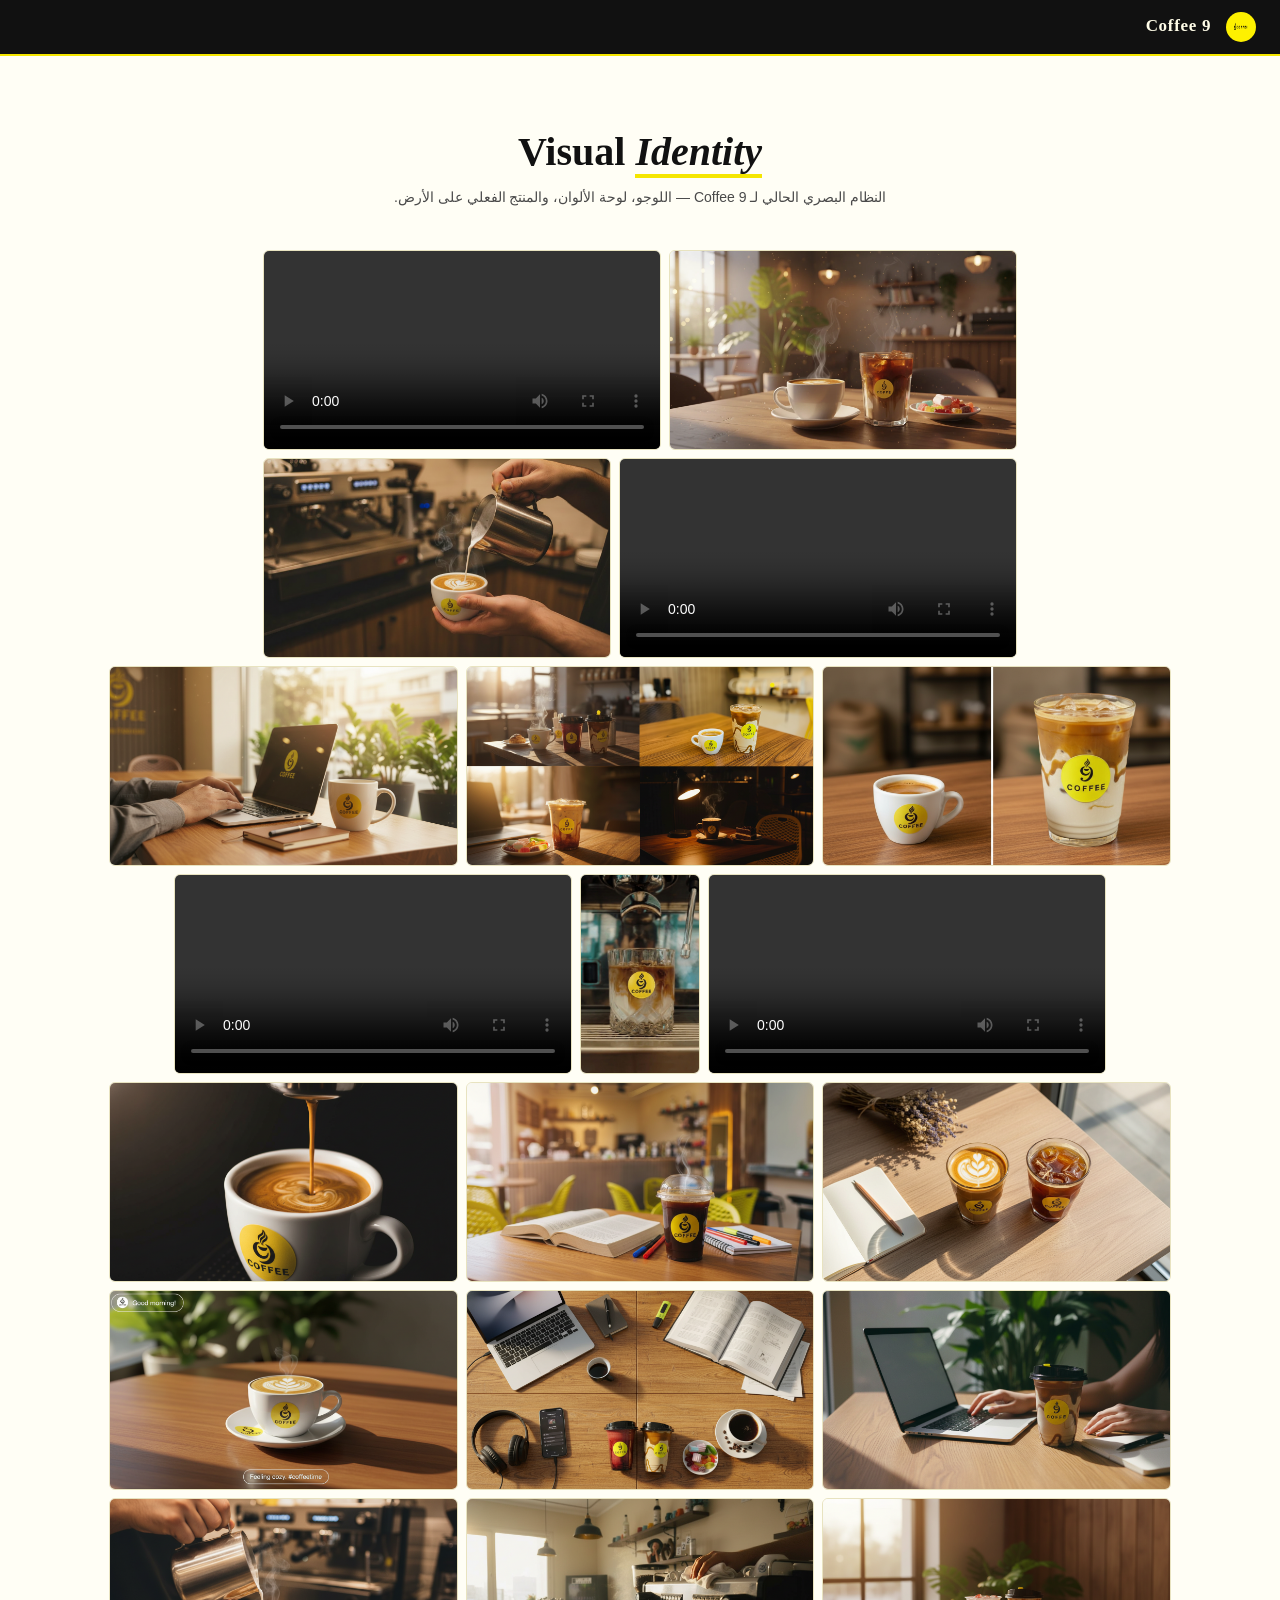
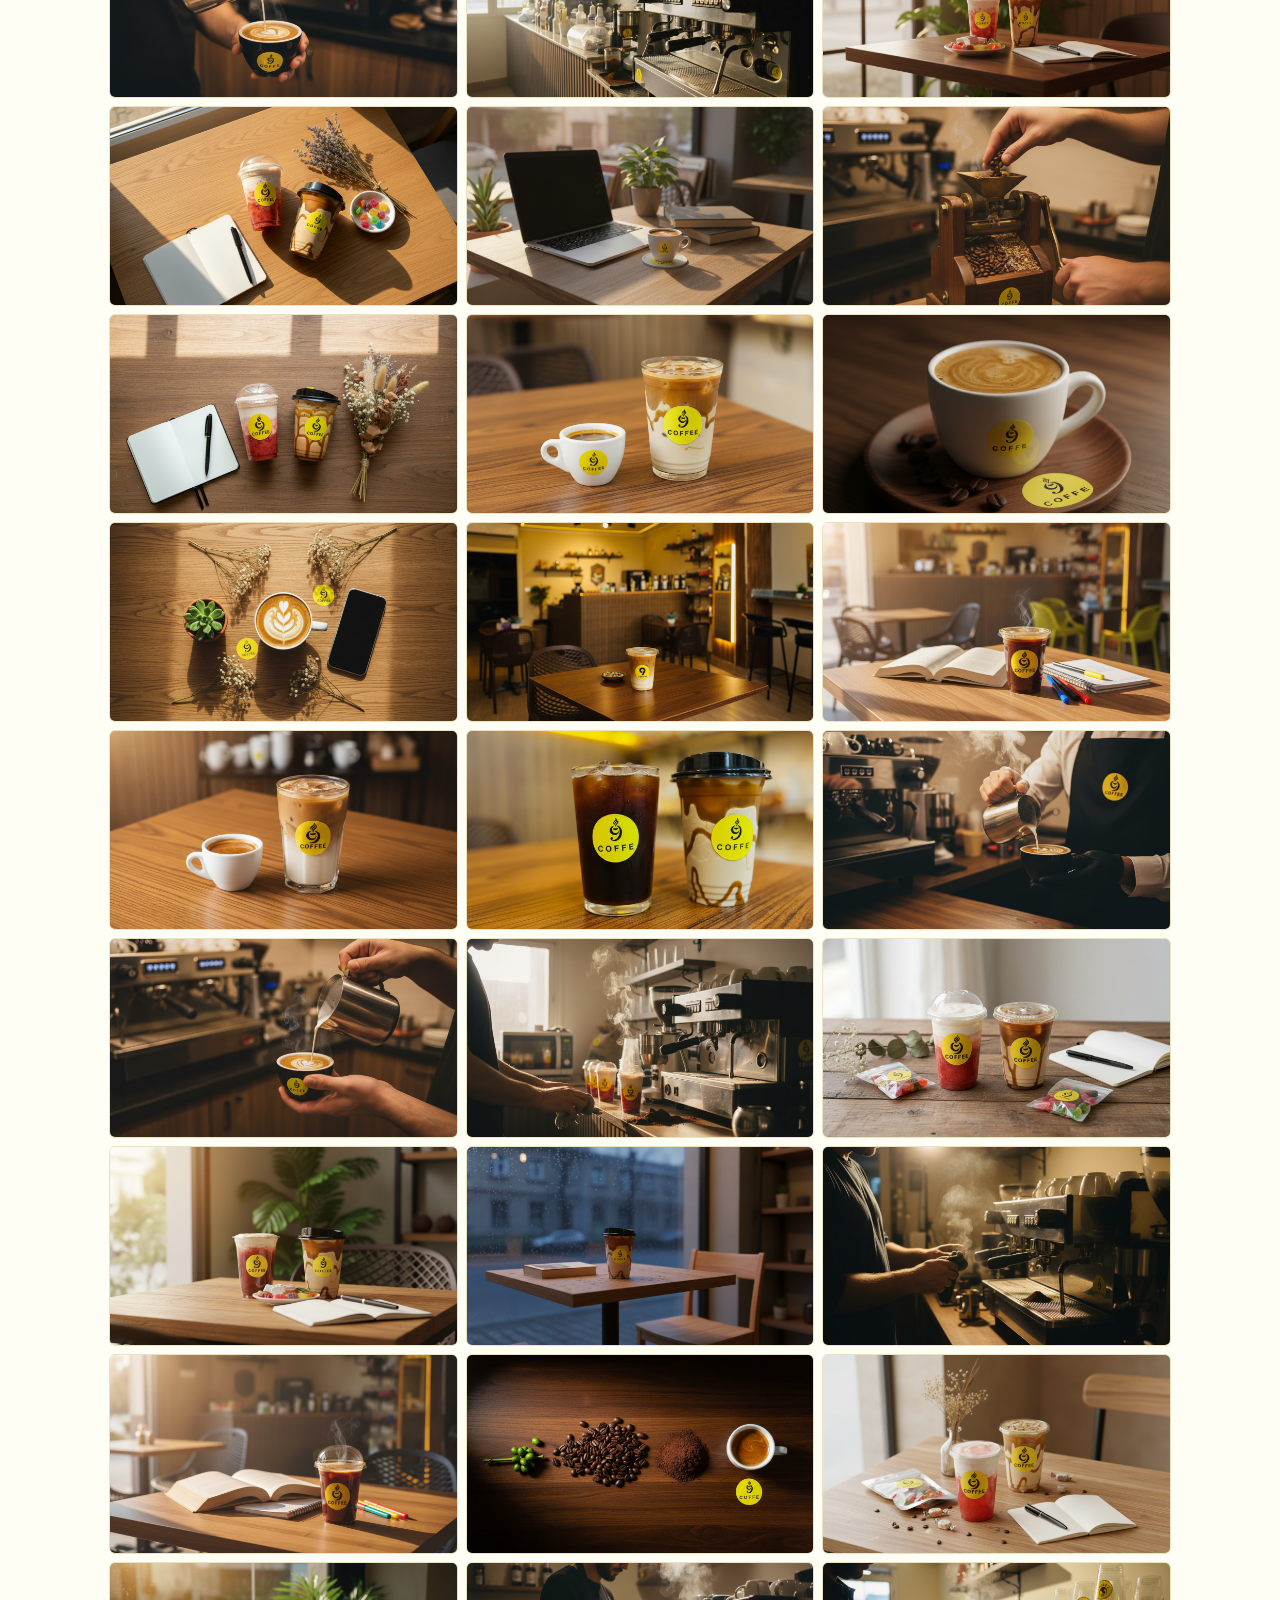
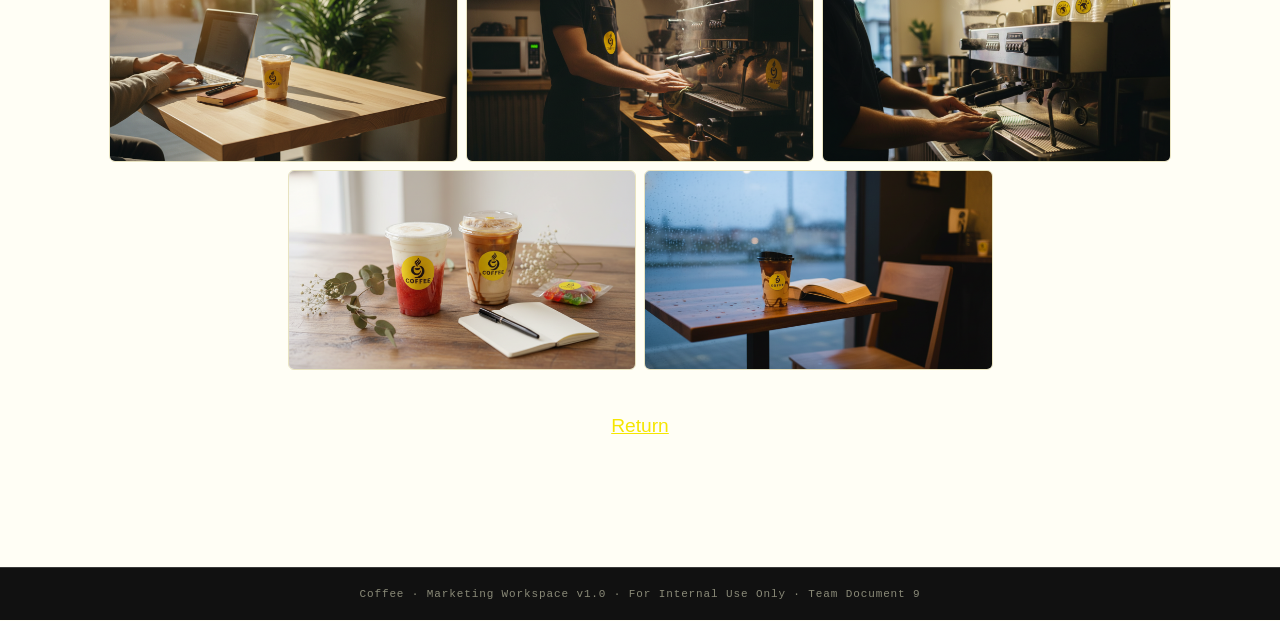
==== assets.html @ 2d440f06 "Add files via upload" ====
<!DOCTYPE html>
<html lang="ar" dir="rtl">

<head>
    <meta charset="UTF-8">
    <meta name="viewport" content="width=device-width, initial-scale=1.0, maximum-scale=1.0, user-scalable=no">
    <title>9 Coffee — Workspace</title>
    <!-- <link
        href="https://fonts.googleapis.com/css2?family=Playfair+Display:ital,wght@0,400;0,600;0,800;1,400&family=Inter:wght@300;400;500;600&family=DM+Mono:wght@400;500&display=swap"
        rel="stylesheet"> -->
    <link rel="stylesheet" href="./style.css">
</head>

<body>
    <!-- NAV -->
    <nav id="top-nav">
        <span class="nav-logo">
            <img src="./asset/Coffe9-logo.webp" alt="9 Coffee"
                style="height:30px;aspect-ratio:1/1;vertical-align:middle;border-radius:50%;margin-left:10px;">
            <span>9 Coffee</span>
        </span>
    </nav>

    <main class="alter">
        <!-- ═══════════════ IDENTITY ═══════════════ -->
        <section class="section" id="identity">
            <h2 class="section-title">Visual <em>Identity</em></h2>

            <p class="section-sub">النظام البصري الحالي لـ 9 Coffee — اللوجو، لوحة الألوان، والمنتج الفعلي على الأرض.
            </p>

            <div class="brand_items alter">
                <img src="./asset/Coffe9-10.webp" alt="Coffee9 assest">
                <video controls src="./asset/Coffe9-20.mp4" alt="Coffee9 assest"></video>
                <video controls src="./asset/Coffe9-21.mp4" alt="Coffee9 assest"></video>
                <img src="./asset/Coffe9-22.png" alt="Coffee9 assest">
                <img src="./asset/Coffe9-23.png" alt="Coffee9 assest">
                <img src="./asset/Coffe9-24.png" alt="Coffee9 assest">
                <img src="./asset/Coffe9-25.png" alt="Coffee9 assest">
                <video controls src="./asset/Coffe9-26.mp4" alt="Coffee9 assest"></video>
                <img src="./asset/Coffe9-28.png" alt="Coffee9 assest">
                <video controls src="./asset/Coffe9-29.mp4" alt="Coffee9 assest"></video>
                <img src="./asset/Coffe9-30.png" alt="Coffee9 assest">
                <img src="./asset/Coffe9-31.png" alt="Coffee9 assest">
                <img src="./asset/Coffe9-32.png" alt="Coffee9 assest">
                <img src="./asset/Coffe9-33.png" alt="Coffee9 assest">
                <img src="./asset/Coffe9-34.png" alt="Coffee9 assest">
                <img src="./asset/Coffe9-35.png" alt="Coffee9 assest">
                <img src="./asset/Coffe9-36.png" alt="Coffee9 assest">
                <img src="./asset/Coffe9-37.png" alt="Coffee9 assest">
                <img src="./asset/Coffe9-38.png" alt="Coffee9 assest">
                <img src="./asset/Coffe9-39.png" alt="Coffee9 assest">
                <img src="./asset/Coffe9-40.png" alt="Coffee9 assest">
                <img src="./asset/Coffe9-41.png" alt="Coffee9 assest">
                <img src="./asset/Coffe9-42.png" alt="Coffee9 assest">
                <img src="./asset/Coffe9-43.png" alt="Coffee9 assest">
                <img src="./asset/Coffe9-44.png" alt="Coffee9 assest">
                <img src="./asset/Coffe9-45.png" alt="Coffee9 assest">
                <img src="./asset/Coffe9-46.png" alt="Coffee9 assest">
                <img src="./asset/Coffe9-47.png" alt="Coffee9 assest">
                <img src="./asset/Coffe9-48.png" alt="Coffee9 assest">
                <img src="./asset/Coffe9-49.png" alt="Coffee9 assest">
                <img src="./asset/Coffe9-50.png" alt="Coffee9 assest">
                <img src="./asset/Coffe9-51.png" alt="Coffee9 assest">
                <img src="./asset/Coffe9-52.png" alt="Coffee9 assest">
                <img src="./asset/Coffe9-53.png" alt="Coffee9 assest">
                <img src="./asset/Coffe9-54.png" alt="Coffee9 assest">
                <img src="./asset/Coffe9-55.png" alt="Coffee9 assest">
                <img src="./asset/Coffe9-56.png" alt="Coffee9 assest">
                <img src="./asset/Coffe9-57.png" alt="Coffee9 assest">
                <img src="./asset/Coffe9-58.png" alt="Coffee9 assest">
                <img src="./asset/Coffe9-59.png" alt="Coffee9 assest">
                <img src="./asset/Coffe9-60.png" alt="Coffee9 assest">
                <img src="./asset/Coffe9-61.png" alt="Coffee9 assest">
                <img src="./asset/Coffe9-62.png" alt="Coffee9 assest">
                <img src="./asset/Coffe9-63.png" alt="Coffee9 assest">
                <img src="./asset/Coffe9-64.png" alt="Coffee9 assest">
            </div>

            <button><a href="./index.html" class="lin">Return</a></button>
        </section>
    </main>

    <footer>
        9 Coffee · Marketing Workspace v1.0 · For Internal Use Only · Team Document
    </footer>

    <script>
        // Images
        let assets = document.querySelectorAll(".brand_items>*:not(div)");
        assets.forEach(asset => {
            asset.onclick = _ => {

                asset.classList.toggle("active");

                assets.forEach(i => { if (i !== asset) i.classList.remove("active"); });

            }
        })

        document.addEventListener("click", e => {
            if (!Array(...assets).includes(e.target)) {
                assets.forEach(i => i.classList.remove("active"));
            }
        })
    </script>
</body>

</html>
---- style.css ----
/* ─── TOKENS — REAL 9 COFFEE BRAND (yellow/black) ─── */
:root {
    --espresso: #111111;
    --roast: #1c1c1c;
    --bark: #3a3a3a;
    --amber: #f5e600;
    --honey: #fff04d;
    --cream: #fffde8;
    --foam: #fffef5;
    --sage: #6b6b6b;
    --sage-light: #c9c9c9;
    --mist: #e8e3c0;
    --text-main: #111111;
    --text-soft: #4a4a4a;
    --text-ghost: #8a8a78;
    --amber-text: #9a8a00;

    --nav-h: 56px;
    --r: 6px;
    --transition: 0.25s ease;
}

*,
*::before,
*::after {
    box-sizing: border-box;
    margin: 0;
    padding: 0;
}

html {
    scroll-behavior: smooth;
}

body {
    font-family: 'Inter', sans-serif;
    background: var(--foam);
    color: var(--text-main);
    min-height: 100vh;
    overflow-x: hidden;
    position: relative;
}

/* ─── NAV ─── */
nav {
    position: sticky;
    top: 0;
    z-index: 100;
    background: var(--espresso);
    height: var(--nav-h);
    display: flex;
    align-items: center;
    padding: 0 24px;
    gap: 6px;
    overflow-x: auto;
    scrollbar-width: none;
    border-bottom: 2px solid var(--amber);
}

nav::-webkit-scrollbar {
    display: none;
}

.nav-logo {
    font-family: 'Playfair Display', serif;
    font-size: 17px;
    font-weight: 800;
    color: var(--amber);
    letter-spacing: 0.04em;
    white-space: nowrap;
    margin-left: 20px;
    flex-shrink: 0;
}

.nav-logo span {
    color: var(--cream);
}

.nav-divider {
    width: 1px;
    height: 20px;
    background: var(--bark);
    margin: 0 8px;
    flex-shrink: 0;
}

nav a {
    font-size: 11.5px;
    font-weight: 500;
    color: var(--mist);
    text-decoration: none;
    white-space: nowrap;
    padding: 6px 11px;
    border-radius: var(--r);
    transition: background var(--transition), color var(--transition);
    flex-shrink: 0;
}

nav a:hover {
    background: var(--bark);
    color: var(--cream);
}

nav a.active {
    background: var(--amber);
    color: var(--espresso);
    font-weight: 600;
}

/* ─── HERO ─── */
.hero {
    position: relative;
    background: var(--espresso);
    padding: 72px 40px 60px;
    overflow: hidden;
}

/* coffee ring watermark — the signature element */
.hero::before {
    content: '';
    position: absolute;
    right: -80px;
    top: -80px;
    width: 420px;
    height: 420px;
    border-radius: 50%;
    border: 38px solid rgba(245, 230, 0, 0.12);
    pointer-events: none;
}

.hero::after {
    content: '';
    position: absolute;
    right: 40px;
    top: 60px;
    width: 260px;
    height: 260px;
    border-radius: 50%;
    border: 20px solid rgba(245, 230, 0, 0.08);
    pointer-events: none;
}

.hero-eyebrow {
    font-family: 'DM Mono', monospace;
    font-size: 11px;
    letter-spacing: 0.15em;
    color: var(--amber);
    text-transform: uppercase;
    margin-bottom: 18px;
}

.hero h1 {
    font-family: 'Playfair Display', serif;
    font-size: clamp(38px, 6vw, 68px);
    font-weight: 800;
    color: var(--cream);
    line-height: 1.1;
    max-width: 700px;
    margin-bottom: 18px;
}

.hero h1 em {
    font-style: italic;
    color: var(--amber);
}

.hero-sub {
    font-size: 15px;
    color: var(--mist);
    line-height: 1.7;
    max-width: 520px;
    margin-bottom: 36px;
}

.hero-tags {
    display: flex;
    flex-wrap: wrap;
    gap: 10px;
}

.hero-tag {
    font-family: 'DM Mono', monospace;
    font-size: 11px;
    padding: 5px 14px;
    border: 1px solid var(--bark);
    border-radius: 20px;
    color: var(--sage-light);
    letter-spacing: 0.05em;
}

/* ─── STEAM ANIMATION ─── */
@keyframes steam {
    0% {
        transform: translateY(0) scaleX(1);
        opacity: 0.7;
    }

    50% {
        transform: translateY(-18px) scaleX(1.15);
        opacity: 0.4;
    }

    100% {
        transform: translateY(-32px) scaleX(0.9);
        opacity: 0;
    }
}

.steam-wrap {
    position: absolute;
    right: 140px;
    bottom: 30px;
    display: flex;
    gap: 8px;
    align-items: flex-end;
}

@media (max-width: 700px) {
    .steam-wrap {
        display: none;
    }
}

.steam-line {
    width: 3px;
    border-radius: 3px;
    background: linear-gradient(to top, var(--amber), transparent);
    animation: steam 2.6s ease-in-out infinite;
}

.steam-line:nth-child(1) {
    height: 28px;
    animation-delay: 0s;
}

.steam-line:nth-child(2) {
    height: 22px;
    animation-delay: 0.5s;
}

.steam-line:nth-child(3) {
    height: 30px;
    animation-delay: 1.0s;
}

.cup-icon {
    font-size: 48px;
    line-height: 1;
    filter: drop-shadow(0 2px 8px rgba(245, 230, 0, 0.35));
}

/* ─── MAIN LAYOUT ─── */
main {
    max-width: 1100px;
    margin: 0 auto;
    padding: 0 24px 80px;
}

main.alter {
    max-width: 90vw;
}

/* ─── SECTION ─── */
.section {
    padding: 72px 0 40px;
    border-bottom: 1px solid var(--mist);
}

.section:last-child {
    border-bottom: none;
}

.section-eyebrow {
    font-family: 'DM Mono', monospace;
    font-size: 11px;
    letter-spacing: 0.15em;
    color: var(--amber-text);
    text-transform: uppercase;
    margin-bottom: 16px;
    display: flex;
    align-items: center;
    gap: 10px;
}

.section-eyebrow::after {
    content: '';
    flex: 1;
    height: 1px;
    background: linear-gradient(to right, var(--mist), transparent);
}

.section-title {
    font-family: 'Playfair Display', serif;
    font-size: clamp(26px, 4vw, 40px);
    font-weight: 800;
    line-height: 1.2;
    color: var(--espresso);
    margin-bottom: 10px;
    text-align: center;
}

.section-title em {
    font-style: italic;
    color: var(--espresso);
    background: linear-gradient(to right, transparent, var(--amber) 0%, var(--amber) 100%);
    background: none;
    border-bottom: 4px solid var(--amber);
}

.section-sub {
    font-size: 14px;
    color: var(--text-soft);
    line-height: 1.7;
    max-width: 620px;
    margin-bottom: 40px;
    width: max-content;
    margin: 0 auto 40px auto;
}

/* ─── TIMELINE ─── */
.timeline-grid {
    display: grid;
    grid-template-columns: repeat(5, 1fr);
    gap: 12px;
    margin-bottom: 40px;
}

@media (max-width: 700px) {
    .timeline-grid {
        grid-template-columns: 1fr 1fr;
    }
}

.timeline-col {
    background: var(--cream);
    border-radius: var(--r);
    padding: 18px 16px;
    border: 1px solid var(--mist);
    transition: border-color var(--transition);
}

.timeline-col:hover {
    border-color: var(--amber);
}

.timeline-week {
    font-family: 'DM Mono', monospace;
    font-size: 10px;
    color: var(--text-ghost);
    text-transform: uppercase;
    letter-spacing: 0.1em;
    margin-bottom: 8px;
}

.timeline-tasks {
    list-style: none;
}

.timeline-tasks li {
    font-size: 12px;
    color: var(--text-soft);
    padding: 4px 0;
    border-bottom: 1px solid var(--mist);
    line-height: 1.4;
}

.timeline-tasks li:last-child {
    border-bottom: none;
}

.timeline-tasks li.star {
    color: var(--amber-text);
    font-weight: 600;
}

/* ─── TEAM PRIORITIES ─── */
.priorities-grid {
    display: grid;
    grid-template-columns: 1fr 1fr 1fr;
    gap: 16px;
    margin-bottom: 32px;
}

@media (max-width: 750px) {
    .priorities-grid {
        grid-template-columns: 1fr;
    }
}

.priority-card {
    background: var(--cream);
    border-radius: var(--r);
    padding: 22px 20px;
    border: 1px solid var(--mist);
    transition: transform var(--transition), box-shadow var(--transition);
}

.priority-card:hover {
    transform: translateY(-2px);
    box-shadow: 0 8px 24px rgba(26, 15, 10, 0.08);
}

.priority-badge {
    font-family: 'DM Mono', monospace;
    font-size: 10px;
    font-weight: 500;
    padding: 3px 9px;
    border-radius: 12px;
    display: inline-block;
    margin-bottom: 10px;
}

.badge-brown {
    background: #f0e4d4;
    color: var(--bark);
}

.badge-amber {
    background: #fdf0dc;
    color: #9a6120;
}

.badge-sage {
    background: #e8f0ea;
    color: #4a6a50;
}

.priority-num {
    font-family: 'DM Mono', monospace;
    font-size: 11px;
    color: var(--text-ghost);
    margin-bottom: 4px;
}

.priority-card h3 {
    font-family: 'Playfair Display', serif;
    font-size: 15px;
    font-weight: 600;
    color: var(--espresso);
    margin-bottom: 8px;
    line-height: 1.3;
}

.priority-card p {
    font-size: 12.5px;
    color: var(--text-soft);
    line-height: 1.6;
}

/* ─── SYNC CHAIN ─── */
.sync-chain {
    background: var(--espresso);
    border-radius: var(--r);
    padding: 24px 28px;
    color: var(--cream);
    margin-top: 24px;
}

.sync-chain h3 {
    font-family: 'Playfair Display', serif;
    font-size: 18px;
    font-weight: 700;
    color: var(--amber);
    margin-bottom: 16px;
}

.sync-item {
    display: flex;
    align-items: flex-start;
    gap: 14px;
    padding: 12px 0;
    border-bottom: 1px solid rgba(255, 255, 255, 0.06);
}

.sync-item:last-child {
    border-bottom: none;
}

.sync-dot {
    width: 8px;
    height: 8px;
    border-radius: 50%;
    background: var(--amber);
    flex-shrink: 0;
    margin-top: 6px;
}

.sync-item p {
    font-size: 13px;
    color: var(--mist);
    line-height: 1.6;
}

.sync-item strong {
    color: var(--cream);
}

/* ─── AUDIENCE ─── */
.audience-header {
    display: grid;
    grid-template-columns: 1fr 1fr 1fr 1fr;
    gap: 12px;
    margin-bottom: 32px;
}

@media (max-width: 700px) {
    .audience-header {
        grid-template-columns: 1fr 1fr;
    }
}

.stat-box {
    background: var(--espresso);
    border-radius: var(--r);
    padding: 20px 18px;
    text-align: center;
}

.stat-num {
    font-family: 'Playfair Display', serif;
    font-size: 30px;
    font-weight: 800;
    color: var(--amber);
    display: block;
    margin-bottom: 4px;
}

.stat-label {
    font-size: 11.5px;
    color: var(--mist);
    font-family: 'DM Mono', monospace;
    text-transform: uppercase;
    letter-spacing: 0.1em;
}

/* ─── PERSONA CARDS ─── */
.personas-grid {
    display: grid;
    grid-template-columns: 1fr 1fr 1fr;
    gap: 18px;
    margin-bottom: 32px;
}

@media (max-width: 750px) {
    .personas-grid {
        grid-template-columns: 1fr;
    }
}

.persona-card {
    background: var(--cream);
    border-radius: var(--r);
    border: 1px solid var(--mist);
    overflow: hidden;
    transition: box-shadow var(--transition);
}

.persona-card:hover {
    box-shadow: 0 10px 30px rgba(26, 15, 10, 0.10);
}

.persona-header {
    padding: 20px 20px 14px;
    border-bottom: 1px solid var(--mist);
    background: var(--espresso);
    color: var(--cream);
}

.persona-avatar {
    width: 48px;
    height: 48px;
    border-radius: 50%;
    background: var(--bark);
    display: flex;
    align-items: center;
    justify-content: center;
    font-size: 22px;
    margin-bottom: 12px;
    border: 2px solid var(--amber);
}

.persona-name {
    font-family: 'Playfair Display', serif;
    font-size: 18px;
    font-weight: 700;
    color: var(--cream);
}

.persona-tagline {
    font-size: 11px;
    color: var(--mist);
    font-family: 'DM Mono', monospace;
    margin-top: 4px;
}

.persona-badge {
    display: inline-block;
    margin-top: 8px;
    font-size: 10px;
    padding: 2px 8px;
    border-radius: 10px;
    background: var(--amber);
    color: var(--espresso);
    font-weight: 600;
    font-family: 'DM Mono', monospace;
    letter-spacing: 0.05em;
}

.persona-body {
    padding: 18px 20px;
}

.persona-meta {
    display: grid;
    grid-template-columns: 1fr 1fr;
    gap: 8px;
    margin-bottom: 14px;
}

.meta-item {
    text-align: center;
}

.meta-val {
    font-family: 'Playfair Display', serif;
    font-size: 20px;
    font-weight: 700;
    color: var(--espresso);
    display: block;
}

.meta-key {
    font-size: 10px;
    color: var(--text-ghost);
    font-family: 'DM Mono', monospace;
    text-transform: uppercase;
}

.persona-about {
    font-size: 12.5px;
    color: var(--text-soft);
    line-height: 1.65;
    margin-bottom: 14px;
}

.pain-list {
    list-style: none;
}

.pain-list li {
    font-size: 12px;
    color: var(--text-soft);
    padding: 5px 0 5px 16px;
    position: relative;
    border-bottom: 1px solid var(--mist);
    line-height: 1.5;
}

.pain-list li::before {
    content: '✗';
    position: absolute;
    right: -16px;
    left: 0;
    font-size: 10px;
    color: #b84b2f;
}

[dir="rtl"] .pain-list li::before {
    right: 0;
    left: auto;
}

.trigger-box {
    background: var(--espresso);
    border-radius: 4px;
    padding: 12px 14px;
    margin-top: 12px;
}

.trigger-box p {
    font-size: 12px;
    color: var(--mist);
    line-height: 1.6;
    font-style: italic;
}

.trigger-label {
    font-family: 'DM Mono', monospace;
    font-size: 9px;
    color: var(--amber);
    letter-spacing: 0.12em;
    text-transform: uppercase;
    margin-bottom: 5px;
}

/* ─── BARS ─── */
.bar-row {
    display: flex;
    align-items: center;
    gap: 12px;
    margin-bottom: 8px;
}

.bar-label {
    font-size: 11.5px;
    color: var(--text-soft);
    min-width: 110px;
}

.bar-track {
    flex: 1;
    height: 6px;
    background: var(--mist);
    border-radius: 3px;
    overflow: hidden;
}

.bar-fill {
    height: 100%;
    background: linear-gradient(to right, var(--amber), var(--honey));
    border-radius: 3px;
}

/* ─── STRATEGY ─── */
.tactic-grid {
    display: grid;
    grid-template-columns: 1fr 1fr;
    gap: 16px;
    margin-bottom: 32px;
}

@media (max-width: 700px) {
    .tactic-grid {
        grid-template-columns: 1fr;
    }
}

.tactic-card {
    background: var(--cream);
    border-radius: var(--r);
    padding: 20px 20px;
    border: 1px solid var(--mist);
    display: flex;
    gap: 14px;
    transition: border-color var(--transition);
}

.tactic-card:hover {
    border-color: var(--amber);
}

.tactic-num {
    font-family: 'DM Mono', monospace;
    font-size: 28px;
    font-weight: 500;
    color: var(--mist);
    flex-shrink: 0;
    line-height: 1;
    padding-top: 4px;
}

.tactic-card h3 {
    font-family: 'Playfair Display', serif;
    font-size: 15px;
    font-weight: 700;
    color: var(--espresso);
    margin-bottom: 6px;
}

.tactic-card p {
    font-size: 12.5px;
    color: var(--text-soft);
    line-height: 1.6;
    margin-bottom: 8px;
}

.tactic-tags {
    display: flex;
    flex-wrap: wrap;
    gap: 5px;
}

.tactic-tag {
    font-family: 'DM Mono', monospace;
    font-size: 10px;
    padding: 2px 8px;
    background: var(--foam);
    border: 1px solid var(--mist);
    border-radius: 10px;
    color: var(--text-ghost);
}

/* ─── VISION MISSION STRIP ─── */
.vision-strip {
    background: linear-gradient(135deg, var(--espresso) 0%, var(--roast) 100%);
    border-radius: var(--r);
    padding: 36px 36px;
    display: grid;
    grid-template-columns: 1fr 1fr;
    gap: 32px;
    margin-bottom: 32px;
}

@media (max-width: 700px) {
    .vision-strip {
        grid-template-columns: 1fr;
    }
}

.vision-block label {
    font-family: 'DM Mono', monospace;
    font-size: 10px;
    text-transform: uppercase;
    letter-spacing: 0.15em;
    color: var(--amber);
    display: block;
    margin-bottom: 8px;
}

.vision-block p {
    font-family: 'Playfair Display', serif;
    font-size: 17px;
    font-weight: 600;
    color: var(--cream);
    line-height: 1.5;
    font-style: italic;
}

.kpi-grid {
    display: grid;
    grid-template-columns: repeat(4, 1fr);
    gap: 12px;
    margin-top: 24px;
}

@media (max-width: 700px) {
    .kpi-grid {
        grid-template-columns: 1fr 1fr;
    }
}

.kpi-box {
    background: var(--cream);
    border-radius: var(--r);
    padding: 18px 14px;
    border: 1px solid var(--mist);
    text-align: center;
}

.kpi-target {
    font-family: 'Playfair Display', serif;
    font-size: 24px;
    font-weight: 800;
    color: var(--amber-text);
    display: block;
    margin-bottom: 4px;
}

.kpi-name {
    font-size: 11.5px;
    color: var(--text-soft);
    margin-bottom: 2px;
}

.kpi-detail {
    font-family: 'DM Mono', monospace;
    font-size: 10px;
    color: var(--text-ghost);
}

/* ─── MARKET ─── */
.competitor-table {
    width: 100%;
    border-collapse: collapse;
    margin-bottom: 32px;
    font-size: 12.5px;
}

.competitor-table th {
    font-family: 'DM Mono', monospace;
    font-size: 10px;
    text-transform: uppercase;
    letter-spacing: 0.1em;
    color: var(--text-ghost);
    text-align: right;
    padding: 10px 14px;
    background: var(--cream);
    border-bottom: 2px solid var(--mist);
}

.competitor-table td {
    padding: 10px 14px;
    border-bottom: 1px solid var(--mist);
    vertical-align: top;
    color: var(--text-soft);
}

.competitor-table tr:last-child td {
    border-bottom: none;
}

.competitor-table tr:hover td {
    background: #fdf5ec;
}

.threat-high {
    color: #b84b2f;
    font-weight: 600;
}

.threat-med {
    color: #9a6120;
    font-weight: 500;
}

.threat-low {
    color: var(--sage);
}

.check-no {
    color: #b84b2f;
}

.check-yes {
    color: var(--sage);
}

.price-map {
    background: var(--cream);
    border-radius: var(--r);
    padding: 24px;
    border: 1px solid var(--mist);
    margin-bottom: 24px;
    position: relative;
    overflow: hidden;
}

.price-map h3 {
    font-family: 'DM Mono', monospace;
    font-size: 11px;
    text-transform: uppercase;
    letter-spacing: 0.12em;
    color: var(--text-ghost);
    margin-bottom: 16px;
}

.price-track {
    position: relative;
    height: 40px;
    background: var(--foam);
    border-radius: 4px;
    margin-bottom: 10px;
    overflow: hidden;
}

.price-bar {
    position: absolute;
    height: 100%;
    border-radius: 4px;
    display: flex;
    align-items: center;
    padding: 0 10px;
    font-family: 'DM Mono', monospace;
    font-size: 10px;
    font-weight: 500;
    white-space: nowrap;
    color: white;
}

/* ─── GAPS ─── */
.gap-grid {
    display: grid;
    grid-template-columns: 1fr 1fr;
    gap: 14px;
    margin-top: 24px;
}

@media (max-width: 700px) {
    .gap-grid {
        grid-template-columns: 1fr;
    }
}

.gap-card {
    background: var(--cream);
    border-radius: var(--r);
    padding: 20px 20px;
    border: 1px solid var(--mist);
    border-right: 3px solid var(--amber);
}

.gap-card h3 {
    font-family: 'Playfair Display', serif;
    font-size: 15px;
    font-weight: 700;
    color: var(--espresso);
    margin-bottom: 6px;
}

.gap-card p {
    font-size: 12.5px;
    color: var(--text-soft);
    line-height: 1.6;
    margin-bottom: 10px;
}

.gap-opps {
    font-size: 12px;
    color: var(--sage);
    font-weight: 500;
}

.gap-opps::before {
    content: '→ ';
}

/* ─── SWOT ─── */
.swot-grid {
    display: grid;
    grid-template-columns: 1fr 1fr;
    gap: 2px;
    background: var(--mist);
    border-radius: var(--r);
    overflow: hidden;
    margin-bottom: 32px;
}

.swot-cell {
    background: var(--cream);
    padding: 26px 24px;
}

.swot-header {
    display: flex;
    align-items: center;
    gap: 10px;
    margin-bottom: 16px;
}

.swot-icon {
    width: 34px;
    height: 34px;
    border-radius: 50%;
    display: flex;
    align-items: center;
    justify-content: center;
    font-size: 16px;
    flex-shrink: 0;
}

.icon-s {
    background: #eaf5ea;
}

.icon-w {
    background: #fff3e0;
}

.icon-o {
    background: #e8f5ff;
}

.icon-t {
    background: #fdecea;
}

.swot-label {
    font-family: 'Playfair Display', serif;
    font-size: 17px;
    font-weight: 700;
    color: var(--espresso);
}

.swot-sub {
    font-family: 'DM Mono', monospace;
    font-size: 10px;
    color: var(--text-ghost);
    text-transform: uppercase;
    letter-spacing: 0.1em;
}

.swot-list {
    list-style: none;
}

.swot-list li {
    font-size: 13px;
    color: var(--text-soft);
    padding: 7px 0;
    border-bottom: 1px solid var(--mist);
    line-height: 1.5;
    display: flex;
    gap: 8px;
}

.swot-list li:last-child {
    border-bottom: none;
}

.swot-list li strong {
    color: var(--espresso);
}

.swot-bullet {
    flex-shrink: 0;
    font-size: 10px;
    margin-top: 3px;
    color: var(--amber-text);
}

/* ─── IDENTITY ─── */
.identity-grid {
    display: grid;
    grid-template: 334 1fr / 1fr 1fr;
    gap: 24px;
    margin-bottom: 32px;
}

.palette-row {
    display: grid;
    grid-template: 1fr 1fr / 1fr 1fr;
    gap: 6px;
    height: calc(100% - 53px);
}

.palette-row div {
    height: 100%;
}

.realbrand {
    grid-area: 2/1/3/3;
}

.brand_items.alter {
    justify-content: center;
}

.brand_items {
    display: flex;
    flex-wrap: wrap;
    margin-bottom: 14px;
    gap: 8px;
}

.brand_items>*:not(div) {
    border-radius: var(--r);
    border: 1px solid var(--mist);
    height: 195px;
    object-fit: cover;
    transition: 0.2s;
    transform-origin: top left;
}

.brand_items.alter>*:not(div) {
    height: 200px;
}

.brand_items *.active {
    scale: 4;
    position: fixed;
    top: 50%;
    left: 50%;
    transform: translate(-50%, -50%);
}

.brand_items.alter *.active {
    scale: 2.5;
}

.viewmore {
    display: grid;
    place-items: center;

    font-size: 1rem;
    padding-right: 30px;
    text-decoration: underline;
    color: var(--amber);
    transition: 0.2s;
    height: max-content;
    cursor: pointer;
    margin: auto auto;
}

.viewmore:hover {
    color: black;
}

a.lin,
a.lin:visited {
    color: inherit;
}

@media (max-width: 700px) {
    .identity-grid {
        grid-template: repeat(4, 1fr) / 1fr;
    }

    .realbrand {
        grid-area: unset;
    }
}

.swatch {
    flex: 1;
    min-width: 60px;
    height: 70px;
    border-radius: var(--r);
    display: flex;
    align-items: flex-end;
    padding: 6px;
    font-family: 'DM Mono', monospace;
    font-size: 9px;
    transition: transform var(--transition);
}

.swatch:hover {
    transform: scaleY(1.05);
}

.type-specimen {
    background: var(--cream);
    border-radius: var(--r);
    padding: 24px;
    border: 1px solid var(--mist);
}

.specimen-display {
    font-family: 'Playfair Display', serif;
    font-size: 36px;
    font-weight: 800;
    color: var(--espresso);
    line-height: 1.1;
    margin-bottom: 12px;
}

.specimen-body {
    font-family: 'Inter', sans-serif;
    font-size: 14px;
    color: var(--text-soft);
    line-height: 1.7;
    margin-bottom: 12px;
}

.specimen-mono {
    font-family: 'DM Mono', monospace;
    font-size: 11px;
    color: var(--text-ghost);
    letter-spacing: 0.05em;
}

.dos-donts {
    display: grid;
    grid-template-columns: 1fr 1fr;
    gap: 16px;
    margin-top: 24px;
}

@media (max-width: 700px) {
    .dos-donts {
        grid-template-columns: 1fr;
    }
}

.dos-box,
.donts-box {
    background: var(--cream);
    border-radius: var(--r);
    padding: 20px;
    border: 1px solid var(--mist);
}

.dos-box {
    border-top: 3px solid var(--sage);
}

.donts-box {
    border-top: 3px solid #b84b2f;
}

.box-title {
    font-family: 'DM Mono', monospace;
    font-size: 11px;
    text-transform: uppercase;
    letter-spacing: 0.12em;
    margin-bottom: 12px;
}

.dos-box .box-title {
    color: var(--sage);
}

.donts-box .box-title {
    color: #b84b2f;
}

.rule-list {
    list-style: none;
}

.rule-list li {
    font-size: 12.5px;
    color: var(--text-soft);
    padding: 6px 0;
    border-bottom: 1px solid var(--mist);
    line-height: 1.5;
    display: flex;
    gap: 8px;
}

.rule-list li:last-child {
    border-bottom: none;
}

.rule-icon {
    flex-shrink: 0;
    font-size: 12px;
}

/* ─── TEAM ─── */
.team-grid {
    display: grid;
    grid-template-columns: repeat(3, 1fr);
    gap: 16px;
}

@media (max-width: 700px) {
    .team-grid {
        grid-template-columns: 1fr 1fr;
    }
}

.team-card {
    background: var(--cream);
    border-radius: var(--r);
    padding: 26px 18px;
    text-align: center;
    border: 1px solid var(--mist);
    transition: transform var(--transition), box-shadow var(--transition);
}

.team-card:hover {
    transform: translateY(-3px);
    box-shadow: 0 10px 28px rgba(0, 0, 0, 0.08);
}

.team-card.lead {
    background: var(--espresso);
    border-color: var(--espresso);
}

.team-card.lead h3 {
    color: var(--cream);
}

.team-avatar {
    width: 56px;
    height: 56px;
    border-radius: 50%;
    background: var(--amber);
    color: var(--espresso);
    display: flex;
    align-items: center;
    justify-content: center;
    font-family: 'Playfair Display', serif;
    font-size: 20px;
    font-weight: 700;
    margin: 0 auto 14px;
}

.team-card.lead .team-avatar {
    background: var(--amber);
    color: var(--espresso);
    border: 2px solid var(--cream);
}

.team-card h3 {
    font-family: 'Playfair Display', serif;
    font-size: 15.5px;
    font-weight: 700;
    color: var(--espresso);
    margin-bottom: 6px;
}

.team-role {
    font-family: 'DM Mono', monospace;
    font-size: 10.5px;
    text-transform: uppercase;
    letter-spacing: 0.1em;
    color: var(--text-ghost);
}

.team-card.lead .team-role {
    color: var(--amber);
}

/* ─── TOOLS ─── */
.tools-grid {
    display: grid;
    grid-template-columns: 1fr 1fr 1fr;
    gap: 14px;
    margin-bottom: 24px;
}

@media (max-width: 700px) {
    .tools-grid {
        grid-template-columns: 1fr;
    }
}

.tool-card {
    background: var(--cream);
    border-radius: var(--r);
    padding: 18px 18px;
    border: 1px solid var(--mist);
    transition: border-color var(--transition), transform var(--transition);
}

.tool-card:hover {
    border-color: var(--amber);
    transform: translateY(-2px);
}

.tool-icon {
    font-size: 24px;
    margin-bottom: 10px;
    display: block;
}

.tool-card h4 {
    font-family: 'Playfair Display', serif;
    font-size: 14px;
    font-weight: 700;
    color: var(--espresso);
    margin-bottom: 4px;
}

.tool-for {
    font-family: 'DM Mono', monospace;
    font-size: 10px;
    color: var(--amber-text);
    text-transform: uppercase;
    letter-spacing: 0.08em;
    margin-bottom: 8px;
}

.tool-card p {
    font-size: 11.5px;
    color: var(--text-soft);
    line-height: 1.6;
}

/* ─── SUBMISSION ─── */
.submit-cards {
    display: grid;
    grid-template-columns: 1fr 1fr 1fr;
    gap: 16px;
    margin-bottom: 32px;
}

@media (max-width: 700px) {
    .submit-cards {
        grid-template-columns: 1fr;
    }
}

.submit-card {
    background: var(--espresso);
    border-radius: var(--r);
    padding: 24px 20px;
    color: var(--cream);
}

.submit-card label {
    font-family: 'DM Mono', monospace;
    font-size: 10px;
    text-transform: uppercase;
    letter-spacing: 0.12em;
    color: var(--amber);
    display: block;
    margin-bottom: 8px;
}

.submit-card h3 {
    font-family: 'Playfair Display', serif;
    font-size: 16px;
    font-weight: 700;
    margin-bottom: 10px;
}

.submit-card ul {
    list-style: none;
    display: flex;
    flex-direction: column;
    gap: 5px;
}

.submit-card ul li {
    font-size: 12px;
    color: var(--mist);
    display: flex;
    gap: 8px;
    align-items: flex-start;
}

.submit-card ul li::before {
    content: '○';
    color: var(--amber);
    font-size: 10px;
    flex-shrink: 0;
    margin-top: 2px;
}

.north-star {
    background: linear-gradient(135deg, #3d1f0d, #1a0f0a);
    border-radius: var(--r);
    padding: 36px 36px;
    text-align: center;
    border: 1px solid var(--bark);
}

.north-star p {
    font-family: 'Playfair Display', serif;
    font-size: 20px;
    font-weight: 700;
    font-style: italic;
    color: var(--cream);
    line-height: 1.5;
}

.north-star p em {
    color: var(--amber);
    font-style: normal;
}

.north-star small {
    display: block;
    margin-top: 10px;
    font-size: 11px;
    color: var(--text-ghost);
    font-family: 'DM Mono', monospace;
    letter-spacing: 0.1em;
}

/* ─── FOOTER ─── */
footer {
    background: var(--espresso);
    padding: 20px 40px;
    text-align: center;
    font-family: 'DM Mono', monospace;
    font-size: 11px;
    color: var(--text-ghost);
    letter-spacing: 0.08em;
    border-top: 1px solid var(--bark);
}

/* ─── MODAL ─── */
.modal-overlay {
    position: fixed;
    inset: 0;
    z-index: 200;
    background: rgba(26, 15, 10, 0.7);
    backdrop-filter: blur(4px);
    display: none;
    align-items: center;
    justify-content: center;
    padding: 24px;
}

.modal-overlay.open {
    display: flex;
}

.modal {
    background: var(--foam);
    border-radius: 10px;
    max-width: 600px;
    width: 100%;
    max-height: 80vh;
    overflow-y: auto;
    padding: 32px 30px;
    position: relative;
    border: 1px solid var(--mist);
    box-shadow: 0 24px 60px rgba(0, 0, 0, 0.35);
}

.modal-close {
    position: sticky;
    top: 0;
    float: left;
    background: var(--espresso);
    color: var(--cream);
    border: none;
    border-radius: 50%;
    width: 30px;
    height: 30px;
    cursor: pointer;
    font-size: 14px;
    display: flex;
    align-items: center;
    justify-content: center;
    margin-bottom: 16px;
}

[dir="rtl"] .modal-close {
    float: right;
}

/* scrollbar */
::-webkit-scrollbar {
    width: 6px;
    height: 6px;
}

::-webkit-scrollbar-track {
    background: var(--foam);
}

::-webkit-scrollbar-thumb {
    background: var(--mist);
    border-radius: 3px;
}

/* ─── UTILS ─── */
.text-amber {
    color: var(--amber-text);
}

.text-sage {
    color: var(--sage);
}

.bold {
    font-weight: 600;
}

.mt-8 {
    margin-top: 8px;
}

.mt-16 {
    margin-top: 16px;
}

.mb-8 {
    margin-bottom: 8px;
}

.link {
    color: var(--amber);
    text-decoration: none;
    font-size: 11px;
    font-family: 'DM Mono', monospace;
}

.link:hover {
    text-decoration: underline;
}

.chip {
    display: inline-block;
    background: var(--foam);
    border: 1px solid var(--mist);
    border-radius: 12px;
    padding: 3px 10px;
    font-size: 11px;
    color: var(--text-soft);
    margin: 3px;
}

/* tabs on audience page */
.tab-nav {
    display: flex;
    gap: 4px;
    background: var(--cream);
    border-radius: var(--r);
    padding: 5px;
    margin-bottom: 28px;
    border: 1px solid var(--mist);
    overflow-x: auto;
    scrollbar-width: none;
}

.tab-nav::-webkit-scrollbar {
    display: none;
}

.tab-btn {
    background: none;
    border: none;
    cursor: pointer;
    font-family: 'DM Mono', monospace;
    font-size: 11px;
    text-transform: uppercase;
    letter-spacing: 0.08em;
    color: var(--text-ghost);
    padding: 7px 14px;
    border-radius: 4px;
    white-space: nowrap;
    transition: background var(--transition), color var(--transition);
}

.tab-btn.active {
    background: var(--espresso);
    color: var(--amber);
}

.tab-panel {
    display: none;
}

.tab-panel.active {
    display: block;
}

/* persona tab */
.persona-tabs {
    display: flex;
    gap: 8px;
    margin-bottom: 24px;
}

.p-tab {
    background: var(--cream);
    border: 1px solid var(--mist);
    border-radius: var(--r);
    padding: 10px 16px;
    cursor: pointer;
    font-size: 12.5px;
    color: var(--text-soft);
    transition: all var(--transition);
}

.p-tab.active {
    background: var(--espresso);
    color: var(--amber);
    border-color: var(--espresso);
}

.p-panel {
    display: none;
}

.p-panel.active {
    display: block;
}


main.alter section {
    display: flex;
    flex-direction: column;
    align-items: center;
}

main.alter section button {
    padding: 10px;
    border-radius: 10px;
    color: var(--amber);
    cursor: pointer;
    background: transparent;
    border: none;
    font-size: 1.2rem;
    margin-top: 21px;
    transition: 0.2s;
}

main.alter section button:hover {
    color: black
}
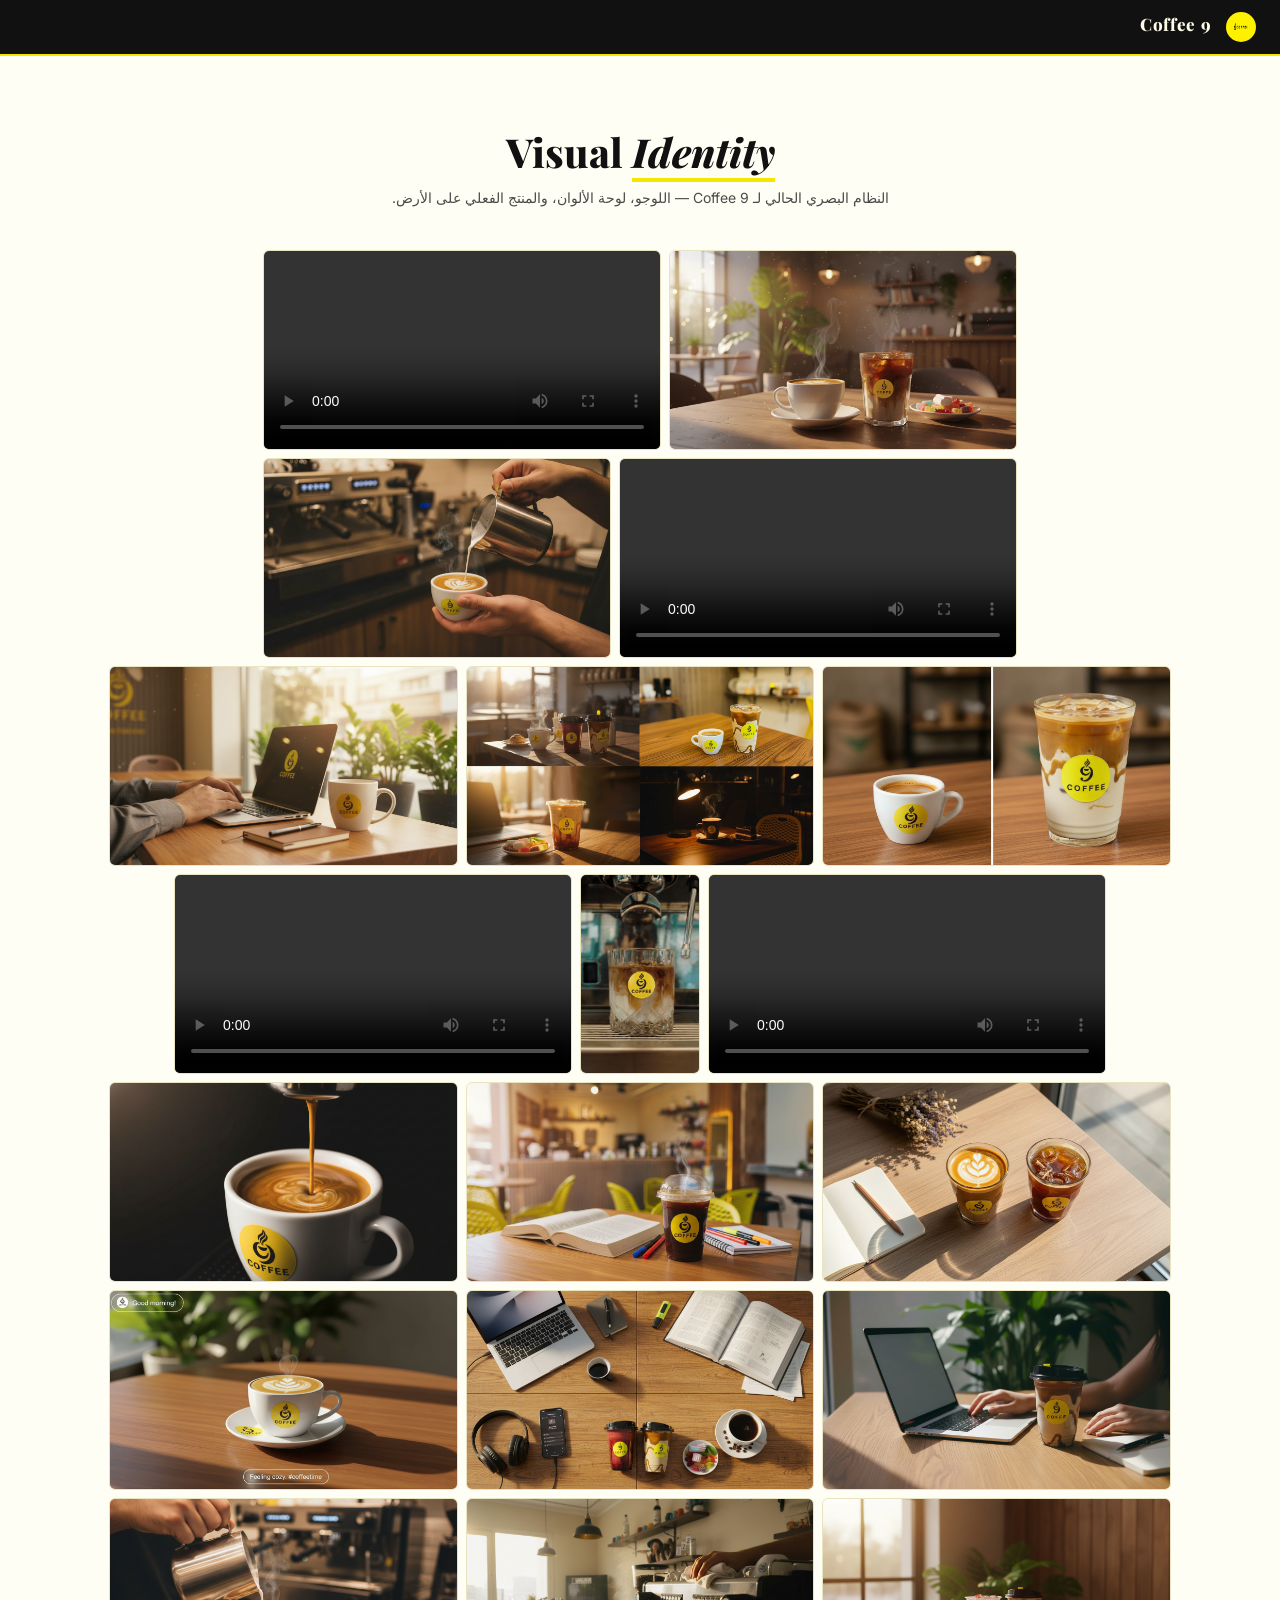
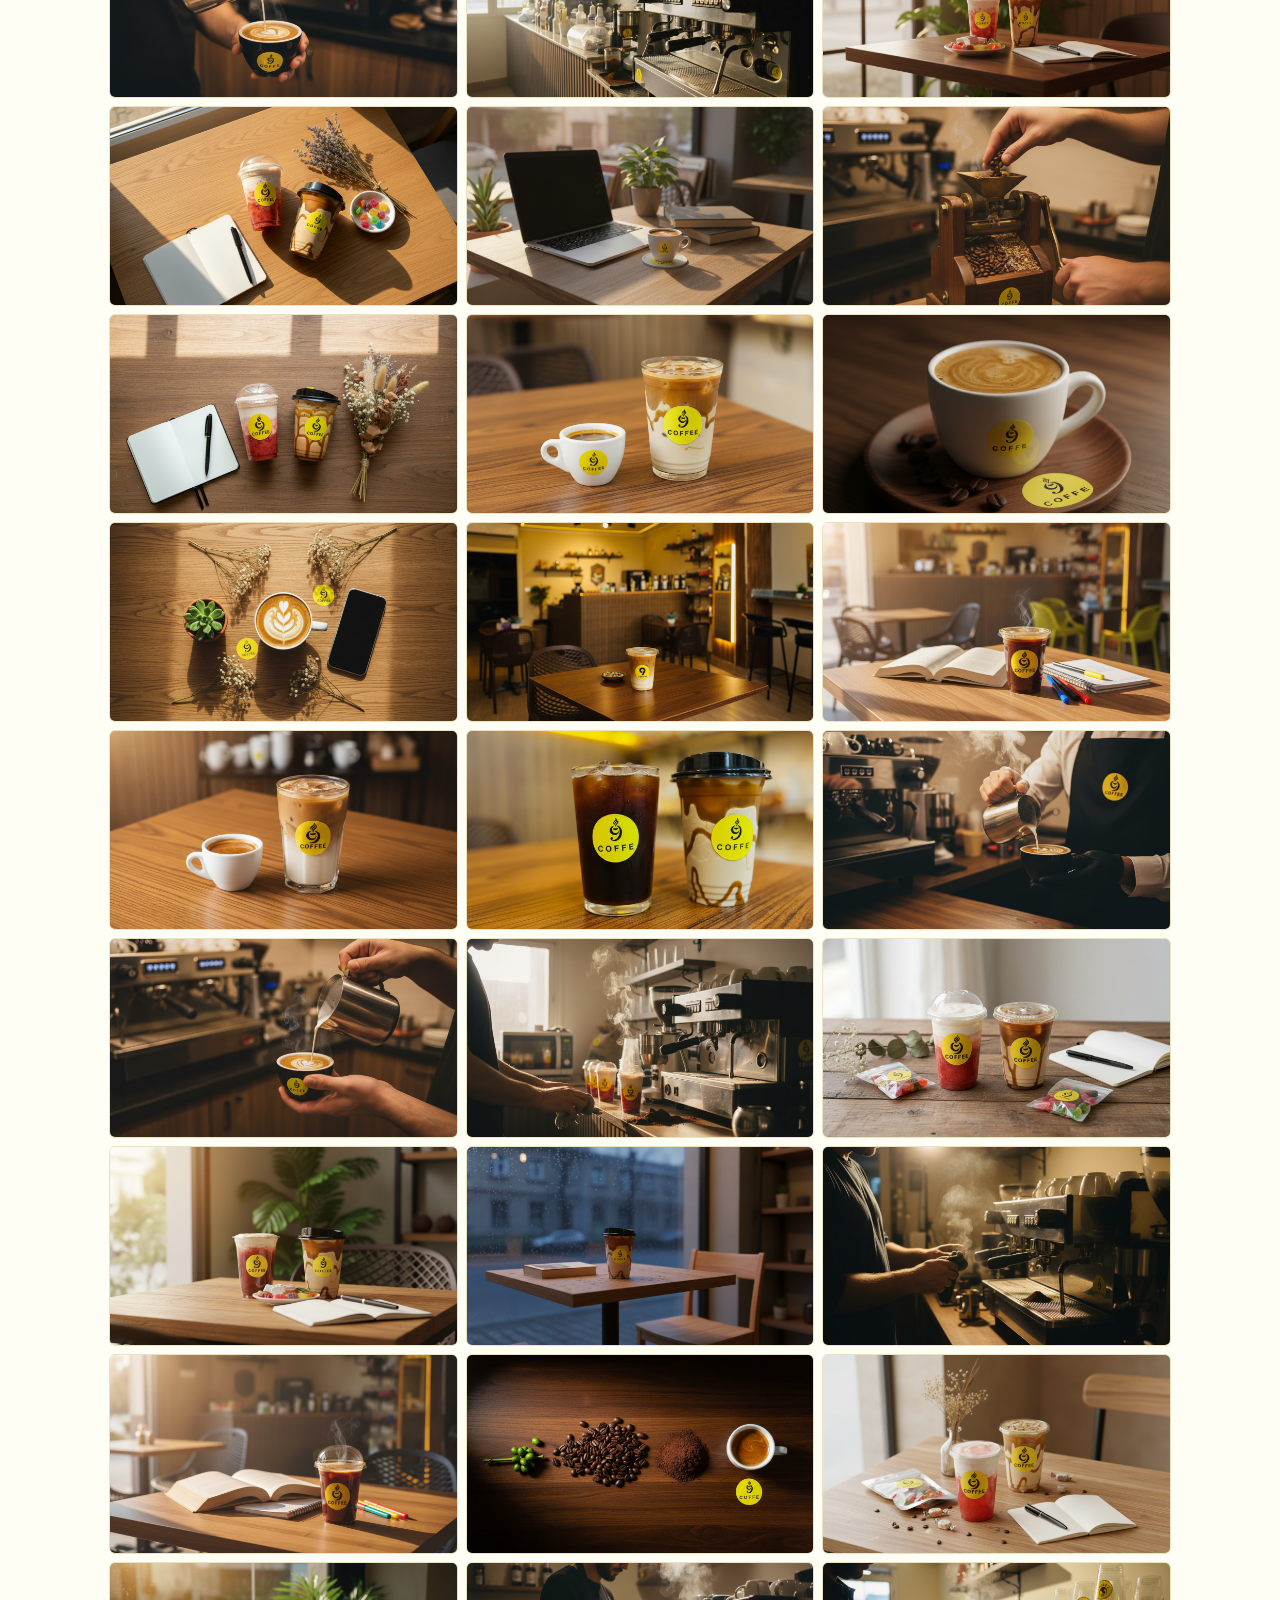
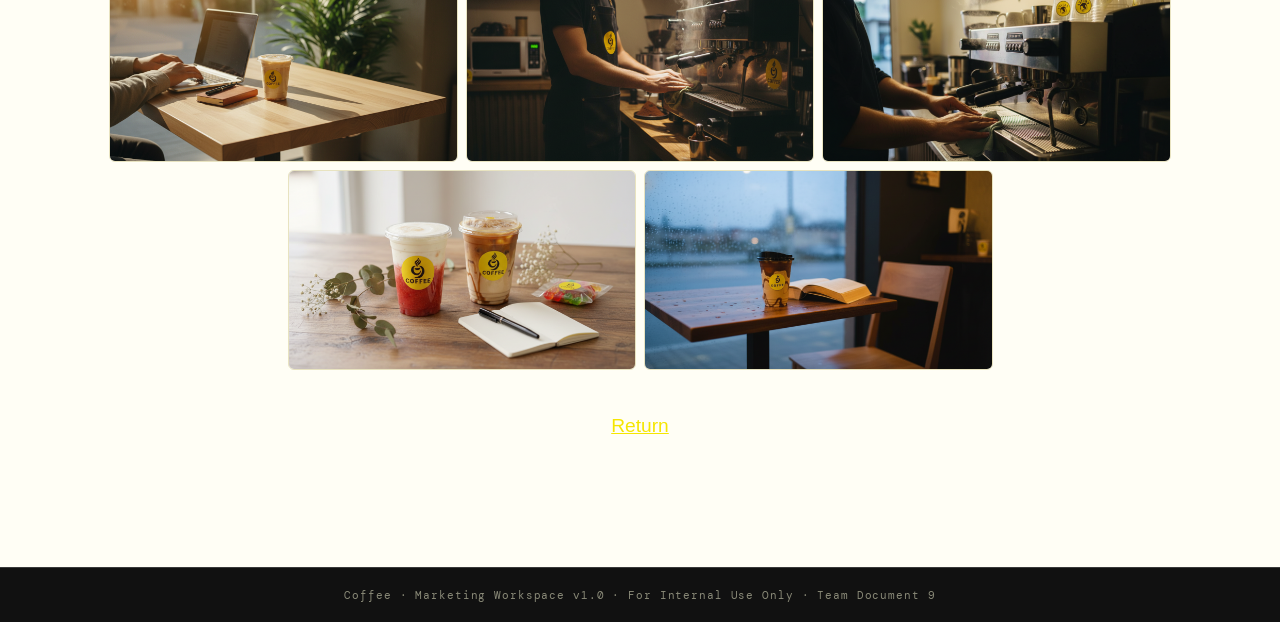
==== commit aae709e7: "Update assets.html" ====
--- a/assets.html
+++ b/assets.html
@@ -5,9 +5,9 @@
     <meta charset="UTF-8">
     <meta name="viewport" content="width=device-width, initial-scale=1.0, maximum-scale=1.0, user-scalable=no">
     <title>9 Coffee — Workspace</title>
-    <!-- <link
+    <link
         href="https://fonts.googleapis.com/css2?family=Playfair+Display:ital,wght@0,400;0,600;0,800;1,400&family=Inter:wght@300;400;500;600&family=DM+Mono:wght@400;500&display=swap"
-        rel="stylesheet"> -->
+        rel="stylesheet">
     <link rel="stylesheet" href="./style.css">
 </head>
 
@@ -106,4 +106,4 @@
     </script>
 </body>
 
-</html>+</html>
